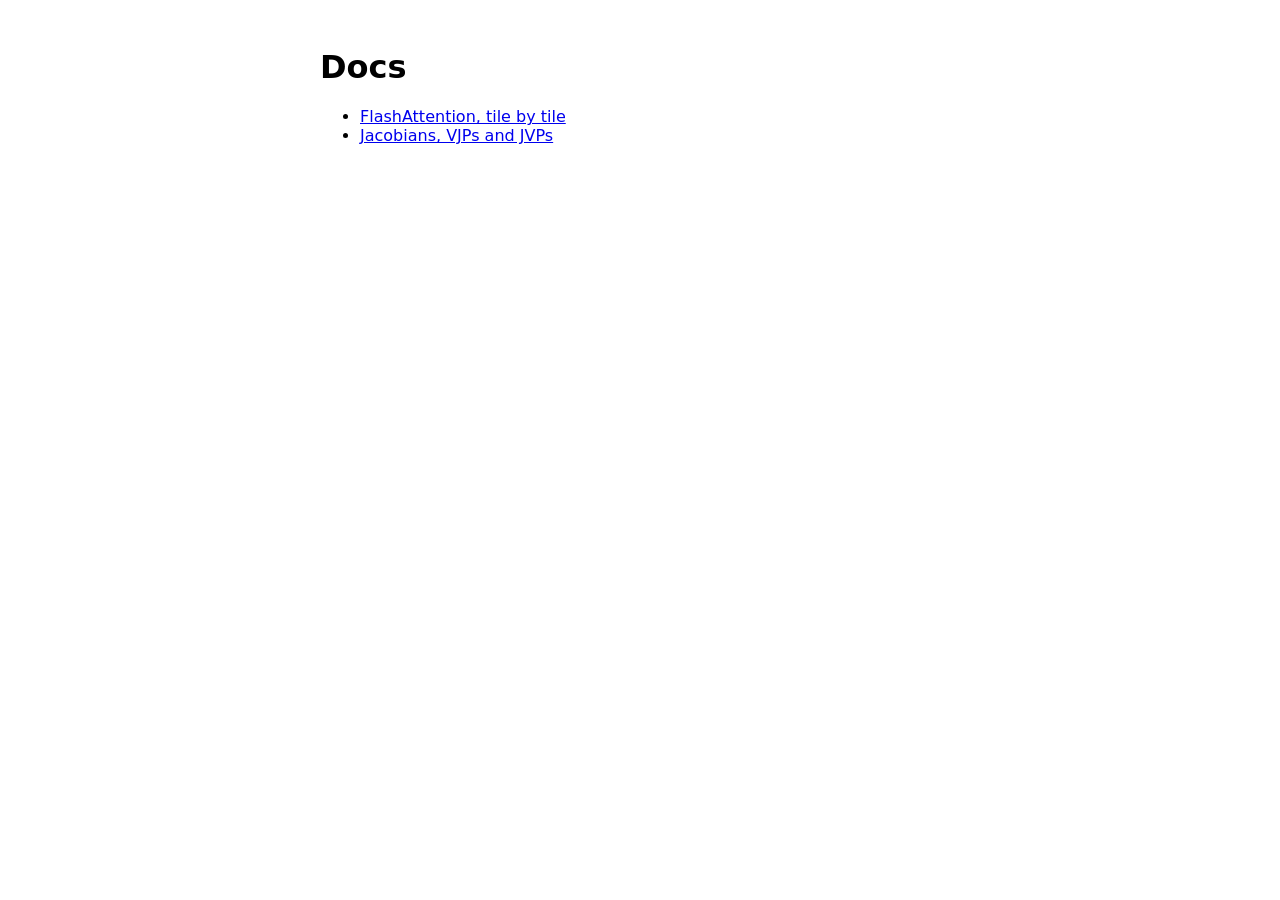
==== index.html @ 8c78f5b6 "Add FlashAttention and Jacobian/VJP/JVP docs" ====
<!doctype html>
<html lang="en">
<head><meta charset="utf-8"><meta name="viewport" content="width=device-width, initial-scale=1"><title>Docs</title></head>
<body style="font-family: system-ui, sans-serif; max-width: 40rem; margin: 3rem auto; padding: 0 1rem;">
<h1>Docs</h1>
<ul>
  <li><a href="flashattention-tile-by-tile.html">FlashAttention, tile by tile</a></li>
  <li><a href="jacobian-vjp-jvp.html">Jacobians, VJPs and JVPs</a></li>
</ul>
</body>
</html>
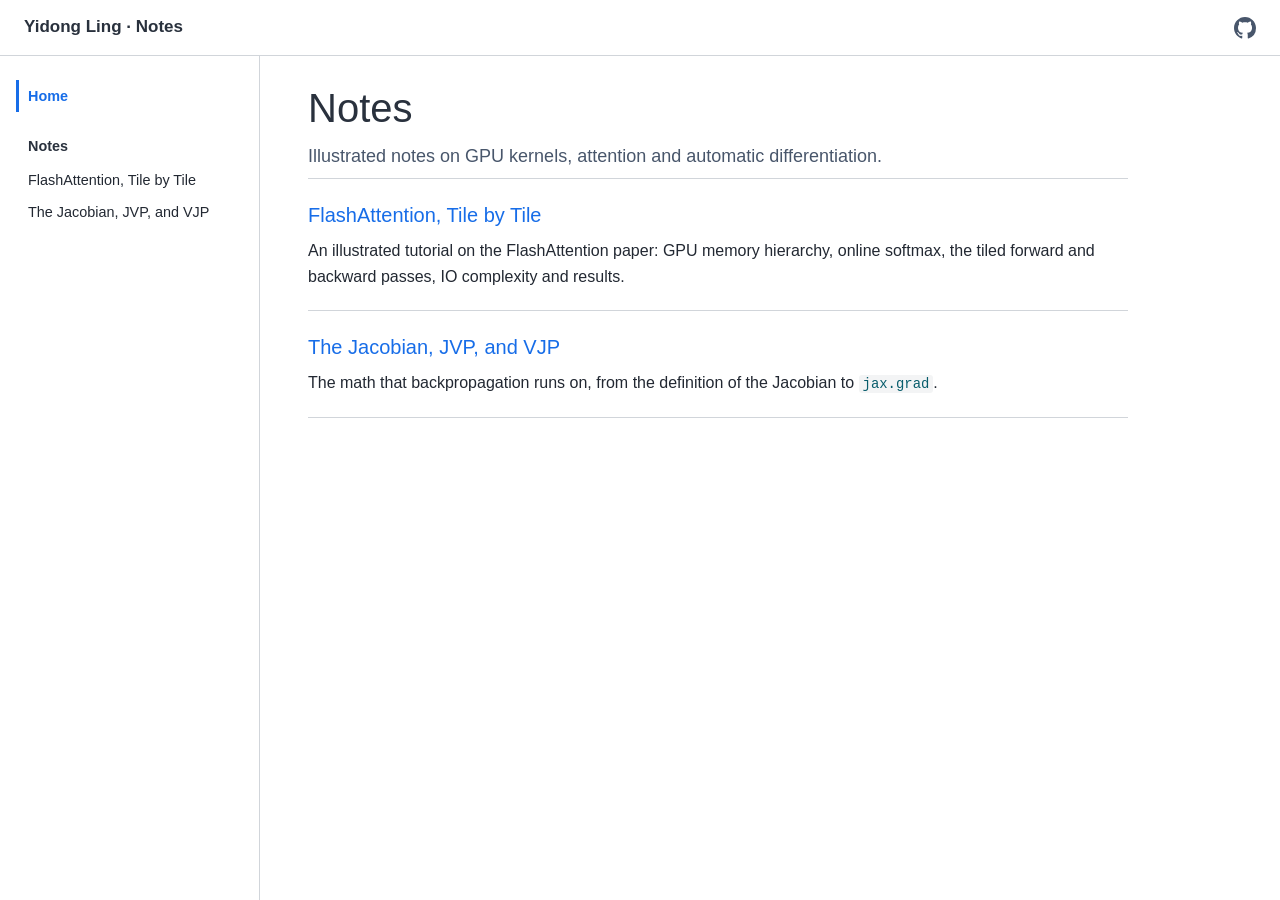
==== commit 94c3361d: "Restyle all pages with a shared JAX-docs-like theme - Add assets/docs.css: top bar, site sidebar, on" ====
--- a/index.html
+++ b/index.html
@@ -1,11 +1,55 @@
-<!doctype html>
+<!DOCTYPE html>
 <html lang="en">
-<head><meta charset="utf-8"><meta name="viewport" content="width=device-width, initial-scale=1"><title>Docs</title></head>
-<body style="font-family: system-ui, sans-serif; max-width: 40rem; margin: 3rem auto; padding: 0 1rem;">
-<h1>Docs</h1>
-<ul>
-  <li><a href="flashattention-tile-by-tile.html">FlashAttention, tile by tile</a></li>
-  <li><a href="jacobian-vjp-jvp.html">Jacobians, VJPs and JVPs</a></li>
+<head>
+<meta charset="utf-8">
+<meta name="viewport" content="width=device-width, initial-scale=1">
+<title>Yidong Ling · Notes</title>
+<meta name="author" content="Yidong Ling">
+<meta name="description" content="Illustrated notes on GPU kernels, attention and automatic differentiation.">
+<link rel="stylesheet" href="assets/docs.css">
+</head>
+
+<body>
+
+<header class="topbar">
+  <a class="brand" href="./">Yidong Ling · Notes</a>
+  <span class="spacer"></span>
+  <a class="icon-link" href="https://github.com/yidong-l/yidong-l.github.io" aria-label="Source on GitHub" title="Source on GitHub">
+    <svg width="22" height="22" viewBox="0 0 16 16" fill="currentColor" aria-hidden="true"><path d="M8 0C3.58 0 0 3.58 0 8c0 3.54 2.29 6.53 5.47 7.59.4.07.55-.17.55-.38 0-.19-.01-.82-.01-1.49-2.01.37-2.53-.49-2.69-.94-.09-.23-.48-.94-.82-1.13-.28-.15-.68-.52-.01-.53.63-.01 1.08.58 1.23.82.72 1.21 1.87.87 2.33.66.07-.52.28-.87.51-1.07-1.78-.2-3.64-.89-3.64-3.95 0-.87.31-1.59.82-2.15-.08-.2-.36-1.02.08-2.12 0 0 .67-.21 2.2.82.64-.18 1.32-.27 2-.27.68 0 1.36.09 2 .27 1.53-1.04 2.2-.82 2.2-.82.44 1.1.16 1.92.08 2.12.51.56.82 1.27.82 2.15 0 3.07-1.87 3.75-3.65 3.95.29.25.54.73.54 1.48 0 1.07-.01 1.93-.01 2.2 0 .21.15.46.55.38A8.013 8.013 0 0016 8c0-4.42-3.58-8-8-8z"/></svg>
+  </a>
+</header>
+
+<div class="page no-toc">
+
+<nav class="sidebar" aria-label="Site">
+  <ul>
+    <li><a href="./" aria-current="page">Home</a></li>
+  </ul>
+  <p class="sidebar-caption">Notes</p>
+  <ul>
+    <li><a href="flashattention-tile-by-tile.html">FlashAttention, Tile by Tile</a></li>
+    <li><a href="jacobian-vjp-jvp.html">The Jacobian, JVP, and VJP</a></li>
+  </ul>
+</nav>
+
+<div class="page-title">
+<h1>Notes</h1>
+<p class="subtitle">Illustrated notes on GPU kernels, attention and automatic differentiation.</p>
+</div>
+
+<main>
+<ul class="doc-list">
+  <li>
+    <a href="flashattention-tile-by-tile.html">FlashAttention, Tile by Tile</a>
+    <p>An illustrated tutorial on the FlashAttention paper: GPU memory hierarchy, online softmax, the tiled forward and backward passes, IO complexity and results.</p>
+  </li>
+  <li>
+    <a href="jacobian-vjp-jvp.html">The Jacobian, JVP, and VJP</a>
+    <p>The math that backpropagation runs on, from the definition of the Jacobian to <code>jax.grad</code>.</p>  </li>
 </ul>
+</main>
+
+</div>
+
 </body>
 </html>
--- a/assets/docs.css
+++ b/assets/docs.css
@@ -0,0 +1,252 @@
+/* Shared docs theme, modeled on the JAX documentation (sphinx-book-theme). */
+
+:root {
+  --bg: #ffffff;
+  --surface: #f3f4f5;
+  --text: #222832;
+  --heading: #29313d;
+  --muted: #48566b;
+  --border: #d1d5da;
+  --link: #176de8;
+  --link-hover: #e89217;
+  --code-inline: #085d6c;
+  --hover-bg: #eef3fb;
+  --header-h: 56px;
+  --sans: -apple-system, BlinkMacSystemFont, "Segoe UI", "Helvetica Neue", Arial, sans-serif,
+          "Apple Color Emoji", "Segoe UI Emoji";
+  --mono: SFMono-Regular, Menlo, Consolas, Monaco, "Liberation Mono", "Lucida Console", monospace;
+}
+@media (prefers-color-scheme: dark) {
+  :root {
+    --bg: #121212;
+    --surface: #1f242b;
+    --text: #ced6dd;
+    --heading: #e6ebf0;
+    --muted: #9aa6b2;
+    --border: #3a414b;
+    --link: #5ea0ff;
+    --link-hover: #f0a23a;
+    --code-inline: #4fc3d6;
+    --hover-bg: #1c2633;
+  }
+}
+
+* { box-sizing: border-box; }
+html { -webkit-text-size-adjust: 100%; scroll-padding-top: calc(var(--header-h) + 16px); }
+body {
+  margin: 0;
+  background: var(--bg);
+  color: var(--text);
+  font-family: var(--sans);
+  font-size: 16px;
+  line-height: 1.65;
+}
+
+/* ---------- top bar ---------- */
+.topbar {
+  position: sticky;
+  top: 0;
+  z-index: 10;
+  height: var(--header-h);
+  display: flex;
+  align-items: center;
+  gap: 16px;
+  padding: 0 24px;
+  background: var(--bg);
+  border-bottom: 1px solid var(--border);
+}
+.brand {
+  color: var(--heading);
+  font-weight: 600;
+  font-size: 17px;
+  text-decoration: none;
+}
+.brand:hover { color: var(--link); }
+.topbar .spacer { flex: 1; }
+.topbar .icon-link { color: var(--muted); display: inline-flex; }
+.topbar .icon-link:hover { color: var(--link); }
+
+/* ---------- three-column page ---------- */
+.page {
+  display: grid;
+  grid-template-columns: 260px minmax(0, 1fr) 240px;
+  grid-template-areas:
+    "side title toc"
+    "side main  toc";
+  grid-template-rows: auto 1fr;
+  column-gap: 48px;
+  max-width: 1440px;
+  margin: 0 auto;
+  padding-right: 24px;
+}
+.page.no-toc {
+  grid-template-columns: 260px minmax(0, 1fr);
+  grid-template-areas:
+    "side title"
+    "side main";
+}
+.page-title { grid-area: title; max-width: 820px; padding-top: 28px; }
+main { grid-area: main; max-width: 820px; min-width: 0; padding-bottom: 96px; }
+
+/* ---------- left sidebar: site navigation ---------- */
+.sidebar {
+  grid-area: side;
+  position: sticky;
+  top: var(--header-h);
+  align-self: start;
+  height: calc(100vh - var(--header-h));
+  overflow-y: auto;
+  padding: 24px 16px;
+  border-right: 1px solid var(--border);
+  font-size: 14.4px;
+  line-height: 1.4;
+}
+.sidebar-caption {
+  margin: 0 0 8px;
+  padding-left: 12px;
+  color: var(--heading);
+  font-weight: 600;
+}
+.sidebar ul { list-style: none; margin: 0 0 24px; padding: 0; }
+.sidebar a {
+  display: block;
+  padding: 6px 12px;
+  color: var(--text);
+  text-decoration: none;
+}
+.sidebar a:hover { background: var(--hover-bg); color: var(--link); }
+.sidebar a[aria-current="page"] {
+  color: var(--link);
+  font-weight: 600;
+  box-shadow: inset 3px 0 0 var(--link);
+}
+
+/* ---------- right sidebar: on-page contents ---------- */
+.toc {
+  grid-area: toc;
+  position: sticky;
+  top: calc(var(--header-h) + 28px);
+  align-self: start;
+  max-height: calc(100vh - var(--header-h) - 48px);
+  overflow-y: auto;
+  margin-top: 28px;
+  font-size: 14px;
+  line-height: 1.35;
+}
+.toc-title {
+  display: flex;
+  align-items: center;
+  gap: 8px;
+  margin: 0 0 10px;
+  color: var(--heading);
+  font-weight: 600;
+}
+.toc ol { list-style: none; margin: 0; padding: 0; border-left: 1px solid var(--border); }
+.toc ol ol { display: none; border-left: 0; margin: 0 0 6px; }
+.toc li.open > ol { display: block; }
+.toc a {
+  display: block;
+  margin-left: -1px;
+  padding: 5px 0 5px 12px;
+  color: var(--muted);
+  text-decoration: none;
+  border-left: 2px solid transparent;
+}
+.toc ol ol a { padding-left: 24px; font-size: 13.5px; }
+.toc a:hover { color: var(--link); }
+.toc a.active { color: var(--link); font-weight: 600; border-left-color: var(--link); }
+.toc code { color: inherit; background: none; padding: 0; font-weight: inherit; }
+
+/* ---------- article typography ---------- */
+.breadcrumb { margin: 0 0 20px; font-size: 14px; color: var(--muted); }
+.breadcrumb a { color: var(--muted); text-decoration: none; }
+.breadcrumb a:hover { color: var(--link); }
+.breadcrumb span { margin: 0 6px; }
+
+h1, h2, h3 { color: var(--heading); font-weight: 500; line-height: 1.2; }
+h1 { font-size: 40px; margin: 0 0 10px; }
+h2 { font-size: 30px; margin: 48px 0 16px; }
+h3 { font-size: 22px; margin: 32px 0 10px; }
+p { margin: 0 0 16px; }
+.subtitle { color: var(--muted); font-size: 18px; margin: 0 0 6px; }
+.byline { color: var(--muted); font-size: 14px; margin: 0 0 28px; }
+
+a { color: var(--link); text-decoration-thickness: 1px; text-underline-offset: 2px; }
+a:hover { color: var(--link-hover); }
+
+code {
+  font-family: var(--mono);
+  font-size: 0.87em;
+  color: var(--code-inline);
+  background: var(--surface);
+  padding: 1px 4px;
+  border-radius: 3px;
+}
+pre {
+  margin: 0 0 20px;
+  border: 1px solid var(--border);
+  border-radius: 4px;
+  background: var(--surface);
+  overflow-x: auto;
+}
+pre code, pre code.hljs {
+  display: block;
+  padding: 16px;
+  font-size: 14px;
+  line-height: 1.5;
+  color: var(--text);
+  background: transparent;
+  border-radius: 0;
+}
+mjx-container[display="true"] {
+  overflow-x: auto;
+  overflow-y: hidden;
+  padding: 2px 0;
+  margin: 18px 0 !important;
+}
+ol.refs { padding-left: 22px; }
+ol.refs li { margin-bottom: 8px; }
+
+/* ---------- index page ---------- */
+.doc-list { list-style: none; margin: 0; padding: 0; }
+.doc-list li { padding: 20px 0; border-bottom: 1px solid var(--border); }
+.doc-list li:first-child { border-top: 1px solid var(--border); }
+.doc-list a { font-size: 20px; font-weight: 500; text-decoration: none; }
+.doc-list a:hover { text-decoration: underline; }
+.doc-list p { margin: 6px 0 0; color: var(--text); }
+.doc-list .meta { margin-top: 4px; font-size: 14px; color: var(--muted); }
+
+/* ---------- narrower screens ---------- */
+@media (max-width: 1200px) {
+  .page, .page.no-toc { padding-left: 32px; padding-right: 32px; }
+  .page {
+    grid-template-columns: minmax(0, 1fr) 220px;
+    grid-template-areas: "title toc" "main toc";
+  }
+  .page.no-toc { grid-template-columns: minmax(0, 1fr); grid-template-areas: "title" "main"; }
+  .sidebar { display: none; }
+}
+@media (max-width: 880px) {
+  .page, .page.no-toc {
+    grid-template-columns: minmax(0, 1fr);
+    grid-template-areas: "title" "toc" "main";
+    padding-left: 16px;
+    padding-right: 16px;
+  }
+  .topbar { padding: 0 16px; }
+  h1 { font-size: 32px; }
+  h2 { font-size: 26px; }
+  .toc {
+    position: static;
+    max-height: none;
+    margin: 0 0 24px;
+    padding: 16px;
+    border: 1px solid var(--border);
+    border-radius: 6px;
+  }
+  .toc ol { border-left: 0; }
+  .toc ol ol { display: block; }
+  .toc a { border-left: 0; padding-left: 0; }
+  .toc ol ol a { padding-left: 14px; }
+  .toc a.active { font-weight: inherit; color: var(--muted); }
+}
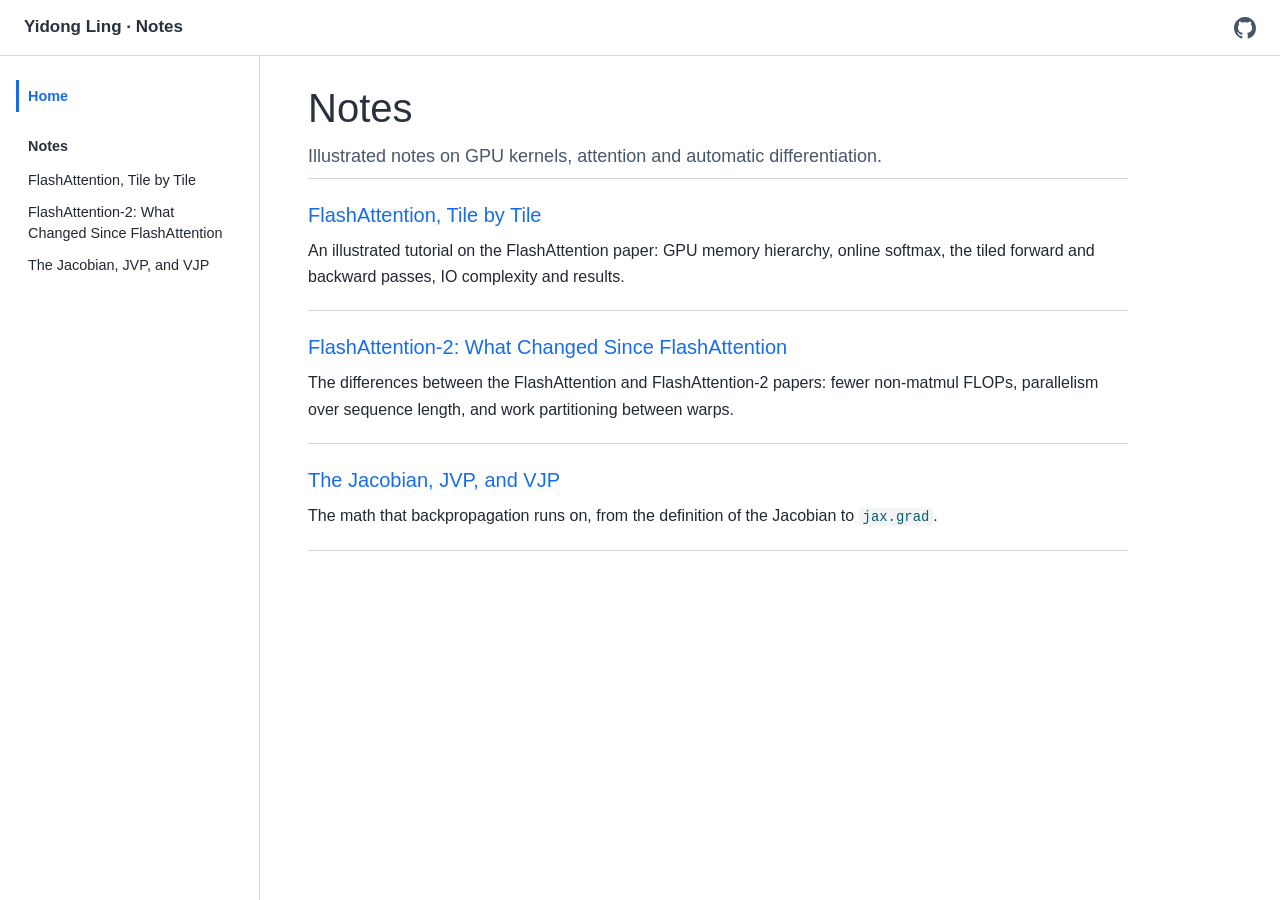
==== commit 7182dca1: "Add FlashAttention-2 "what changed" page - Add flashattention-2-what-changed.html: the differences b" ====
--- a/index.html
+++ b/index.html
@@ -28,6 +28,7 @@
   <p class="sidebar-caption">Notes</p>
   <ul>
     <li><a href="flashattention-tile-by-tile.html">FlashAttention, Tile by Tile</a></li>
+    <li><a href="flashattention-2-what-changed.html">FlashAttention-2: What Changed Since FlashAttention</a></li>
     <li><a href="jacobian-vjp-jvp.html">The Jacobian, JVP, and VJP</a></li>
   </ul>
 </nav>
@@ -44,6 +45,10 @@
     <p>An illustrated tutorial on the FlashAttention paper: GPU memory hierarchy, online softmax, the tiled forward and backward passes, IO complexity and results.</p>
   </li>
   <li>
+    <a href="flashattention-2-what-changed.html">FlashAttention-2: What Changed Since FlashAttention</a>
+    <p>The differences between the FlashAttention and FlashAttention-2 papers: fewer non-matmul FLOPs, parallelism over sequence length, and work partitioning between warps.</p>
+  </li>
+  <li>
     <a href="jacobian-vjp-jvp.html">The Jacobian, JVP, and VJP</a>
     <p>The math that backpropagation runs on, from the definition of the Jacobian to <code>jax.grad</code>.</p>  </li>
 </ul>
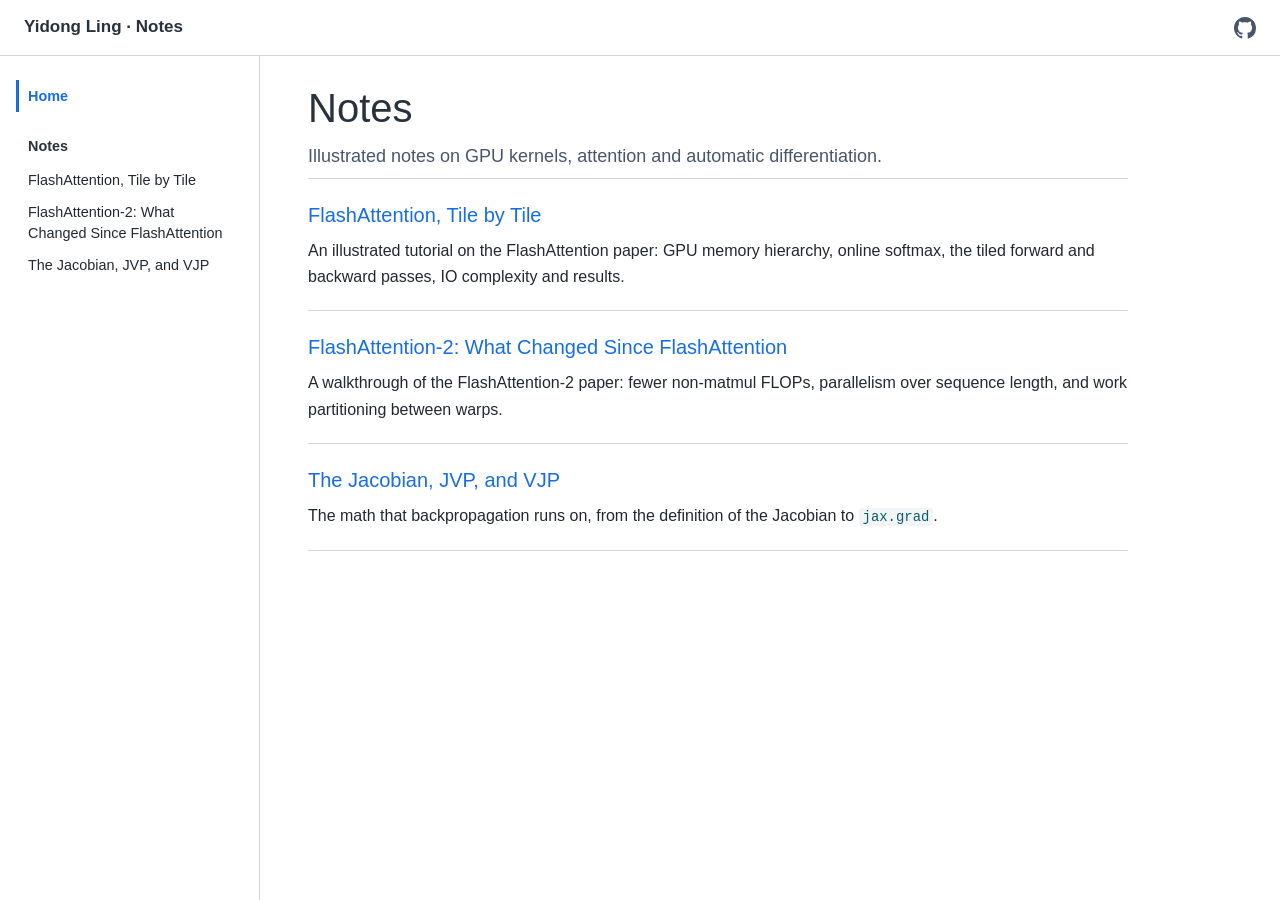
==== commit 57ff307a: "Frame the FlashAttention-2 page as a walkthrough that builds on the FA1 tutorial - Replace the "diff" ====
--- a/index.html
+++ b/index.html
@@ -46,7 +46,7 @@
   </li>
   <li>
     <a href="flashattention-2-what-changed.html">FlashAttention-2: What Changed Since FlashAttention</a>
-    <p>The differences between the FlashAttention and FlashAttention-2 papers: fewer non-matmul FLOPs, parallelism over sequence length, and work partitioning between warps.</p>
+    <p>A walkthrough of the FlashAttention-2 paper: fewer non-matmul FLOPs, parallelism over sequence length, and work partitioning between warps.</p>
   </li>
   <li>
     <a href="jacobian-vjp-jvp.html">The Jacobian, JVP, and VJP</a>
